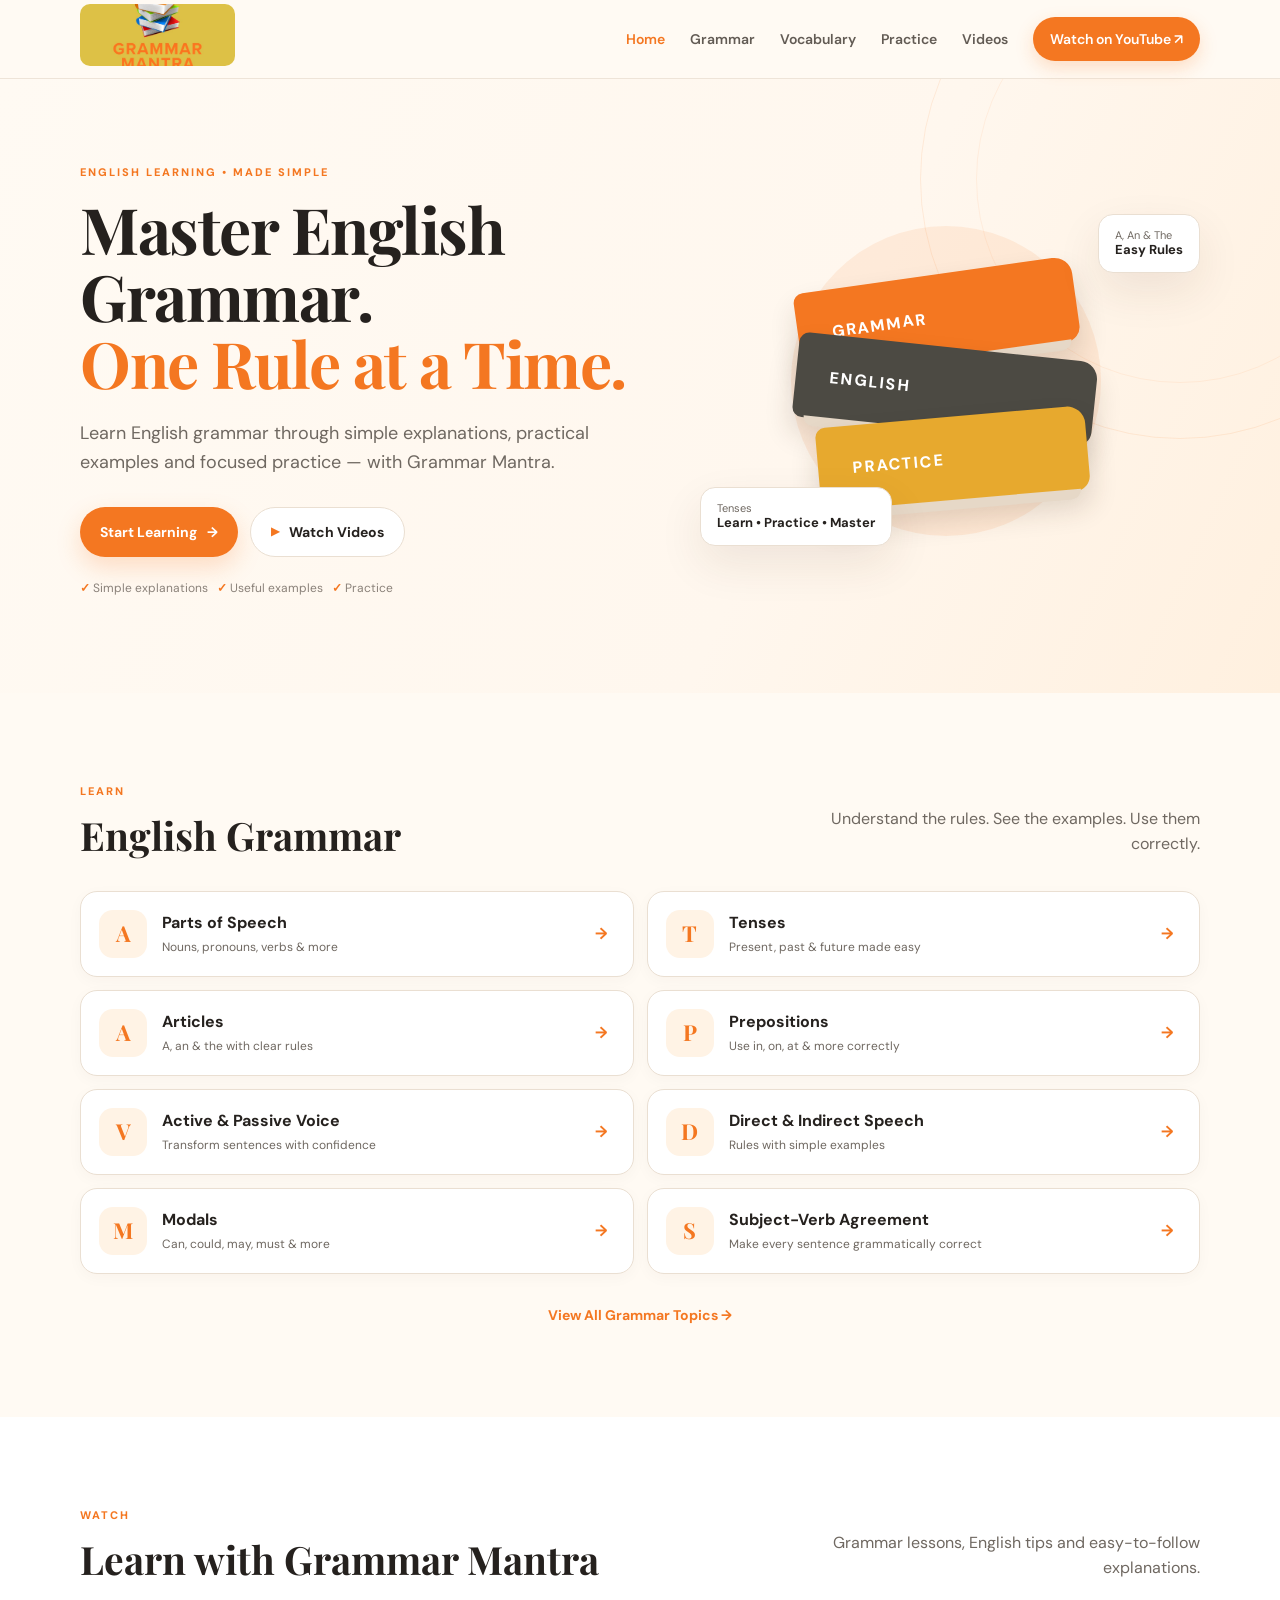
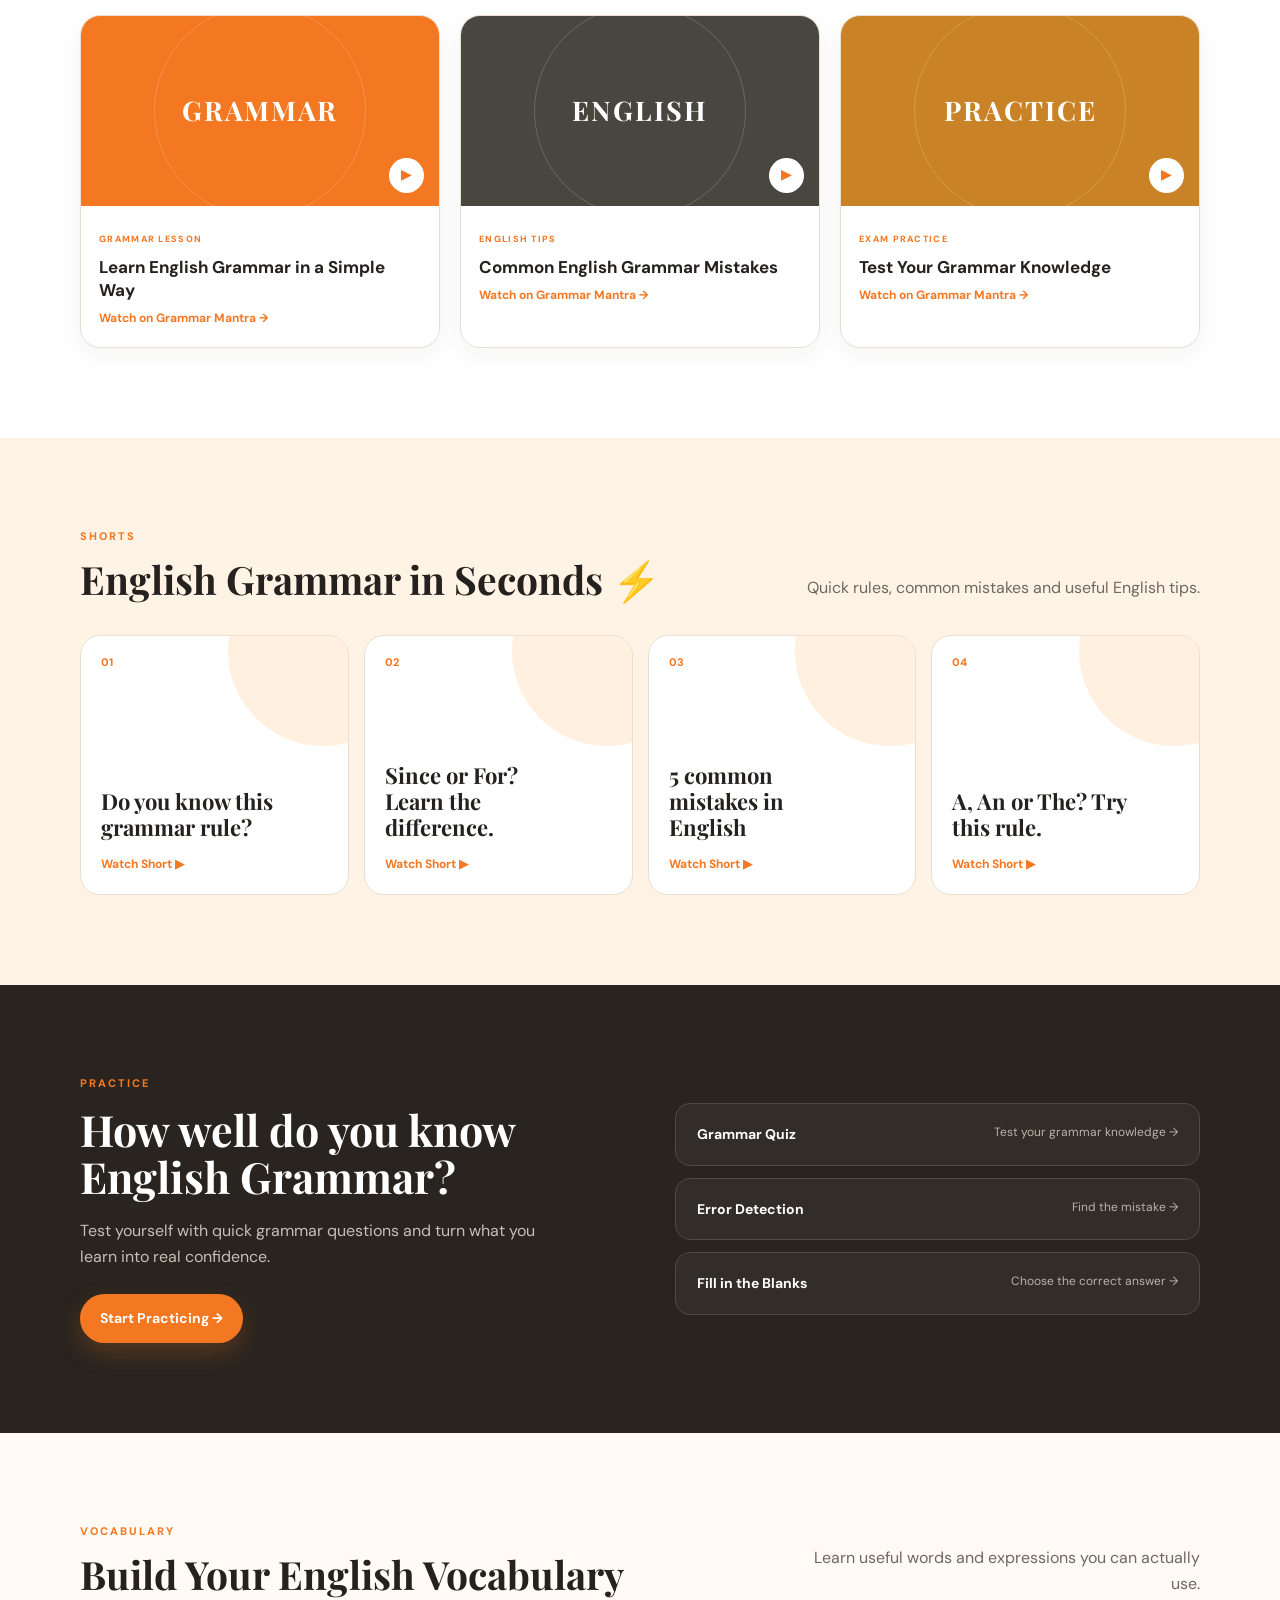
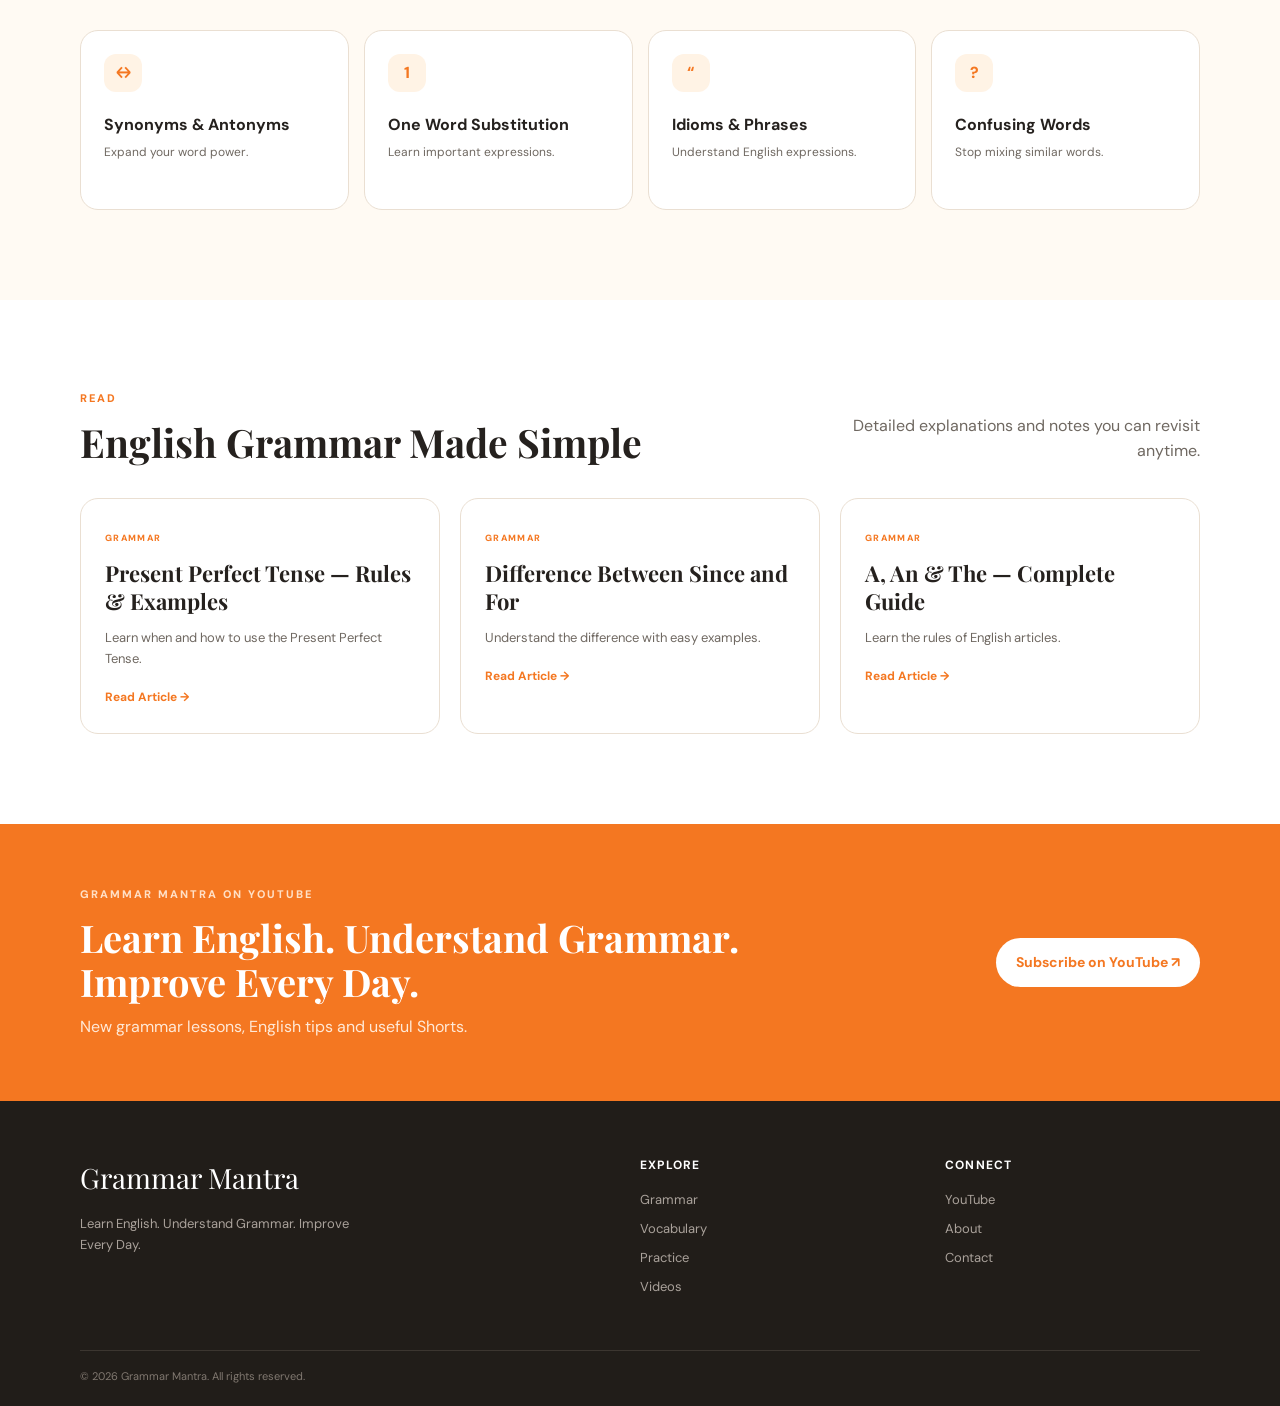
==== index.html @ dfd07445 "Add files via upload" ====
<!doctype html>
<html lang="en">
<head>
  <meta charset="utf-8">
  <meta name="viewport" content="width=device-width, initial-scale=1">
  <meta name="description" content="Grammar Mantra — simple English grammar lessons, vocabulary, practice and useful English learning videos.">
  <meta name="theme-color" content="#f47721">
  <title>Grammar Mantra | Master English Grammar</title>
  <link rel="preconnect" href="https://fonts.googleapis.com">
  <link rel="preconnect" href="https://fonts.gstatic.com" crossorigin>
  <link href="https://fonts.googleapis.com/css2?family=DM+Sans:wght@400;500;600;700&family=Playfair+Display:wght@600;700&display=swap" rel="stylesheet">
  <link rel="stylesheet" href="styles.css">
</head>
<body>
  <header class="site-header">
    <div class="container nav-wrap">
      <a class="brand" href="#home" aria-label="Grammar Mantra home">
        <img src="assets/logo.jpg" alt="Grammar Mantra logo">
      </a>
      <button class="menu-toggle" aria-label="Open menu" aria-expanded="false">☰</button>
      <nav class="nav" aria-label="Main navigation">
        <a class="active" href="#home">Home</a>
        <a href="grammar.html">Grammar</a>
        <a href="#vocabulary">Vocabulary</a>
        <a href="#practice">Practice</a>
        <a href="#videos">Videos</a>
        <a class="nav-cta" href="https://www.youtube.com/@grammarmantra" target="_blank" rel="noopener">Watch on YouTube ↗</a>
      </nav>
    </div>
  </header>

  <main id="home">
    <section class="hero">
      <div class="hero-pattern"></div>
      <div class="container hero-grid">
        <div class="hero-copy">
          <p class="eyebrow">ENGLISH LEARNING • MADE SIMPLE</p>
          <h1>Master English Grammar.<br><span>One Rule at a Time.</span></h1>
          <p class="hero-text">Learn English grammar through simple explanations, practical examples and focused practice — with Grammar Mantra.</p>
          <div class="hero-actions">
            <a class="btn btn-primary" href="#grammar">Start Learning <span>→</span></a>
            <a class="btn btn-secondary" href="https://www.youtube.com/@grammarmantra" target="_blank" rel="noopener"><span class="play">▶</span> Watch Videos</a>
          </div>
          <div class="hero-note"><span>✓</span> Simple explanations &nbsp; <span>✓</span> Useful examples &nbsp; <span>✓</span> Practice</div>
        </div>
        <div class="hero-art" aria-label="Books representing learning">
          <div class="art-glow"></div>
          <div class="book book-1"><span>GRAMMAR</span></div>
          <div class="book book-2"><span>ENGLISH</span></div>
          <div class="book book-3"><span>PRACTICE</span></div>
          <div class="floating-card card-top">A, An &amp; The<br><strong>Easy Rules</strong></div>
          <div class="floating-card card-bottom">Tenses<br><strong>Learn • Practice • Master</strong></div>
        </div>
      </div>
    </section>

    <section class="section" id="grammar">
      <div class="container">
        <div class="section-heading">
          <div>
            <p class="eyebrow">LEARN</p>
            <h2>English Grammar</h2>
          </div>
          <p>Understand the rules. See the examples. Use them correctly.</p>
        </div>
        <div class="topic-grid">
          <a class="topic-card" href="#"><span class="topic-icon">A</span><div><h3>Parts of Speech</h3><p>Nouns, pronouns, verbs &amp; more</p></div><b>→</b></a>
          <a class="topic-card" href="#"><span class="topic-icon">T</span><div><h3>Tenses</h3><p>Present, past &amp; future made easy</p></div><b>→</b></a>
          <a class="topic-card" href="#"><span class="topic-icon">A</span><div><h3>Articles</h3><p>A, an &amp; the with clear rules</p></div><b>→</b></a>
          <a class="topic-card" href="#"><span class="topic-icon">P</span><div><h3>Prepositions</h3><p>Use in, on, at &amp; more correctly</p></div><b>→</b></a>
          <a class="topic-card" href="#"><span class="topic-icon">V</span><div><h3>Active &amp; Passive Voice</h3><p>Transform sentences with confidence</p></div><b>→</b></a>
          <a class="topic-card" href="#"><span class="topic-icon">D</span><div><h3>Direct &amp; Indirect Speech</h3><p>Rules with simple examples</p></div><b>→</b></a>
          <a class="topic-card" href="#"><span class="topic-icon">M</span><div><h3>Modals</h3><p>Can, could, may, must &amp; more</p></div><b>→</b></a>
          <a class="topic-card" href="#"><span class="topic-icon">S</span><div><h3>Subject-Verb Agreement</h3><p>Make every sentence grammatically correct</p></div><b>→</b></a>
        </div>
        <div class="center-link"><a href="#">View All Grammar Topics →</a></div>
      </div>
    </section>

    <section class="section videos-section" id="videos">
      <div class="container">
        <div class="section-heading">
          <div><p class="eyebrow">WATCH</p><h2>Learn with Grammar Mantra</h2></div>
          <p>Grammar lessons, English tips and easy-to-follow explanations.</p>
        </div>
        <div class="video-grid">
          <a class="video-card" href="https://www.youtube.com/@grammarmantra" target="_blank" rel="noopener"><div class="thumb thumb-1"><span>GRAMMAR</span><i>▶</i></div><div class="video-body"><small>GRAMMAR LESSON</small><h3>Learn English Grammar in a Simple Way</h3><p>Watch on Grammar Mantra →</p></div></a>
          <a class="video-card" href="https://www.youtube.com/@grammarmantra" target="_blank" rel="noopener"><div class="thumb thumb-2"><span>ENGLISH</span><i>▶</i></div><div class="video-body"><small>ENGLISH TIPS</small><h3>Common English Grammar Mistakes</h3><p>Watch on Grammar Mantra →</p></div></a>
          <a class="video-card" href="https://www.youtube.com/@grammarmantra" target="_blank" rel="noopener"><div class="thumb thumb-3"><span>PRACTICE</span><i>▶</i></div><div class="video-body"><small>EXAM PRACTICE</small><h3>Test Your Grammar Knowledge</h3><p>Watch on Grammar Mantra →</p></div></a>
        </div>
      </div>
    </section>

    <section class="section shorts-section">
      <div class="container">
        <div class="section-heading">
          <div><p class="eyebrow">SHORTS</p><h2>English Grammar in Seconds ⚡</h2></div>
          <p>Quick rules, common mistakes and useful English tips.</p>
        </div>
        <div class="shorts-grid">
          <a class="short-card" href="https://www.youtube.com/@grammarmantra/shorts" target="_blank" rel="noopener"><span>01</span><h3>Do you know this grammar rule?</h3><b>Watch Short ▶</b></a>
          <a class="short-card" href="https://www.youtube.com/@grammarmantra/shorts" target="_blank" rel="noopener"><span>02</span><h3>Since or For? Learn the difference.</h3><b>Watch Short ▶</b></a>
          <a class="short-card" href="https://www.youtube.com/@grammarmantra/shorts" target="_blank" rel="noopener"><span>03</span><h3>5 common mistakes in English</h3><b>Watch Short ▶</b></a>
          <a class="short-card" href="https://www.youtube.com/@grammarmantra/shorts" target="_blank" rel="noopener"><span>04</span><h3>A, An or The? Try this rule.</h3><b>Watch Short ▶</b></a>
        </div>
      </div>
    </section>

    <section class="section practice-section" id="practice">
      <div class="container practice-grid">
        <div><p class="eyebrow">PRACTICE</p><h2>How well do you know English Grammar?</h2><p>Test yourself with quick grammar questions and turn what you learn into real confidence.</p><a class="btn btn-primary" href="#">Start Practicing →</a></div>
        <div class="practice-cards">
          <a href="#"><strong>Grammar Quiz</strong><span>Test your grammar knowledge →</span></a>
          <a href="#"><strong>Error Detection</strong><span>Find the mistake →</span></a>
          <a href="#"><strong>Fill in the Blanks</strong><span>Choose the correct answer →</span></a>
        </div>
      </div>
    </section>

    <section class="section" id="vocabulary">
      <div class="container">
        <div class="section-heading"><div><p class="eyebrow">VOCABULARY</p><h2>Build Your English Vocabulary</h2></div><p>Learn useful words and expressions you can actually use.</p></div>
        <div class="vocab-grid">
          <a href="#"><span>↔</span><h3>Synonyms &amp; Antonyms</h3><p>Expand your word power.</p></a>
          <a href="#"><span>1</span><h3>One Word Substitution</h3><p>Learn important expressions.</p></a>
          <a href="#"><span>“</span><h3>Idioms &amp; Phrases</h3><p>Understand English expressions.</p></a>
          <a href="#"><span>?</span><h3>Confusing Words</h3><p>Stop mixing similar words.</p></a>
        </div>
      </div>
    </section>

    <section class="section articles-section">
      <div class="container">
        <div class="section-heading"><div><p class="eyebrow">READ</p><h2>English Grammar Made Simple</h2></div><p>Detailed explanations and notes you can revisit anytime.</p></div>
        <div class="article-grid">
          <article><span>GRAMMAR</span><h3>Present Perfect Tense — Rules &amp; Examples</h3><p>Learn when and how to use the Present Perfect Tense.</p><a href="#">Read Article →</a></article>
          <article><span>GRAMMAR</span><h3>Difference Between Since and For</h3><p>Understand the difference with easy examples.</p><a href="#">Read Article →</a></article>
          <article><span>GRAMMAR</span><h3>A, An &amp; The — Complete Guide</h3><p>Learn the rules of English articles.</p><a href="#">Read Article →</a></article>
        </div>
      </div>
    </section>

    <section class="youtube-cta">
      <div class="container cta-inner">
        <div><p class="eyebrow">GRAMMAR MANTRA ON YOUTUBE</p><h2>Learn English. Understand Grammar. Improve Every Day.</h2><p>New grammar lessons, English tips and useful Shorts.</p></div>
        <a class="btn btn-light" href="https://www.youtube.com/@grammarmantra" target="_blank" rel="noopener">Subscribe on YouTube ↗</a>
      </div>
    </section>
  </main>

  <footer>
    <div class="container footer-grid">
      <div><div class="footer-brand">Grammar Mantra</div><p>Learn English. Understand Grammar. Improve Every Day.</p></div>
      <div><h4>Explore</h4><a href="grammar.html">Grammar</a><a href="#vocabulary">Vocabulary</a><a href="#practice">Practice</a><a href="#videos">Videos</a></div>
      <div><h4>Connect</h4><a href="https://www.youtube.com/@grammarmantra" target="_blank" rel="noopener">YouTube</a><a href="#">About</a><a href="#">Contact</a></div>
    </div>
    <div class="container copyright">© <span id="year"></span> Grammar Mantra. All rights reserved.</div>
  </footer>

  <script src="script.js"></script>
</body>
</html>
---- styles.css ----
:root{
  --orange:#f47721;--orange-dark:#d95e0b;--cream:#fffaf3;--cream-2:#fff3e5;
  --ink:#25211e;--muted:#6f6861;--white:#fff;--line:#eadfd2;--shadow:0 18px 45px rgba(73,47,25,.09);
  --radius:22px;
}
*{box-sizing:border-box}html{scroll-behavior:smooth}body{margin:0;color:var(--ink);background:var(--cream);font-family:"DM Sans",sans-serif;line-height:1.6}a{color:inherit;text-decoration:none}.container{width:min(1120px,calc(100% - 40px));margin:auto}
.site-header{position:sticky;top:0;z-index:20;background:rgba(255,250,243,.94);backdrop-filter:blur(12px);border-bottom:1px solid rgba(234,223,210,.8)}
.nav-wrap{height:78px;display:flex;align-items:center;justify-content:space-between}.brand img{width:155px;height:62px;object-fit:cover;object-position:center;border-radius:10px}.nav{display:flex;align-items:center;gap:25px;font-size:14px;font-weight:600}.nav a:not(.nav-cta){color:#625b54}.nav a:hover,.nav a.active{color:var(--orange)}.nav-cta{background:var(--orange);color:#fff!important;padding:11px 17px;border-radius:999px;box-shadow:0 7px 18px rgba(244,119,33,.22)}.menu-toggle{display:none;background:none;border:0;font-size:25px}
.hero{position:relative;overflow:hidden;background:linear-gradient(115deg,#fffaf3 0%,#fff7ee 62%,#fff0df 100%);padding:85px 0 95px}.hero-pattern{position:absolute;width:520px;height:520px;border:1px solid rgba(244,119,33,.11);border-radius:50%;right:-160px;top:-160px}.hero-pattern:after{content:"";position:absolute;inset:55px;border:1px solid rgba(244,119,33,.08);border-radius:50%}.hero-grid{display:grid;grid-template-columns:1.05fr .95fr;align-items:center;gap:50px;position:relative}.eyebrow{font-size:11px;letter-spacing:2px;font-weight:800;color:var(--orange);margin:0 0 13px}.hero h1,h2{font-family:"Playfair Display",serif}.hero h1{font-size:clamp(43px,5vw,68px);line-height:1.05;margin:0 0 23px;letter-spacing:-1.5px}.hero h1 span{color:var(--orange)}.hero-text{font-size:18px;color:var(--muted);max-width:590px;margin:0 0 30px}.hero-actions{display:flex;gap:12px;flex-wrap:wrap}.btn{display:inline-flex;align-items:center;gap:10px;padding:13px 20px;border-radius:999px;font-weight:700;font-size:14px;transition:.2s transform,.2s box-shadow}.btn:hover{transform:translateY(-2px)}.btn-primary{background:var(--orange);color:#fff;box-shadow:0 10px 24px rgba(244,119,33,.22)}.btn-secondary{border:1px solid var(--line);background:#fff}.play{font-size:11px;color:var(--orange)}.hero-note{font-size:12px;color:#8a8179;margin-top:22px}.hero-note span{color:var(--orange);font-weight:800}
.hero-art{height:410px;position:relative;display:flex;align-items:center;justify-content:center}.art-glow{position:absolute;width:310px;height:310px;border-radius:50%;background:rgba(244,119,33,.1)}.book{position:absolute;width:280px;height:85px;border-radius:10px 18px 15px 10px;box-shadow:0 16px 28px rgba(57,37,20,.16);display:flex;align-items:center;padding-left:34px;color:#fff;font-weight:800;letter-spacing:2px}.book:after{content:"";position:absolute;bottom:-8px;left:12px;right:10px;height:10px;background:#e6d8c7;border-radius:0 0 12px 12px;z-index:-1}.book-1{background:#f47721;transform:rotate(-8deg) translateY(-65px)}.book-2{background:#4c4a43;transform:rotate(6deg) translateY(8px);width:300px}.book-3{background:#e7a92e;transform:rotate(-5deg) translateY(78px);width:270px}.floating-card{position:absolute;background:#fff;border:1px solid var(--line);padding:13px 16px;border-radius:15px;box-shadow:var(--shadow);font-size:11px;color:var(--muted);line-height:1.3}.floating-card strong{color:var(--ink);font-size:13px}.card-top{right:0;top:38px}.card-bottom{left:8px;bottom:40px}
.section{padding:90px 0}.section-heading{display:flex;align-items:end;justify-content:space-between;gap:30px;margin-bottom:34px}.section-heading h2{font-size:39px;line-height:1.1;margin:0}.section-heading>p{color:var(--muted);max-width:400px;margin:0;text-align:right}.topic-grid{display:grid;grid-template-columns:repeat(2,1fr);gap:13px}.topic-card{display:grid;grid-template-columns:48px 1fr 20px;gap:15px;align-items:center;background:#fff;border:1px solid var(--line);padding:18px;border-radius:17px;transition:.2s;box-shadow:0 4px 15px rgba(50,35,20,.03)}.topic-card:hover{transform:translateY(-3px);box-shadow:var(--shadow);border-color:#f1c39f}.topic-icon{width:48px;height:48px;border-radius:14px;display:grid;place-items:center;background:var(--cream-2);color:var(--orange);font-family:"Playfair Display";font-size:22px;font-weight:700}.topic-card h3{font-size:16px;margin:0 0 2px}.topic-card p{font-size:12px;color:var(--muted);margin:0}.topic-card>b{color:var(--orange)}.center-link{text-align:center;margin-top:28px}.center-link a{color:var(--orange);font-weight:700;font-size:14px}
.videos-section{background:#fff}.video-grid{display:grid;grid-template-columns:repeat(3,1fr);gap:20px}.video-card{border:1px solid var(--line);border-radius:20px;overflow:hidden;background:#fff;box-shadow:0 7px 25px rgba(50,35,20,.05);transition:.2s}.video-card:hover{transform:translateY(-4px);box-shadow:var(--shadow)}.thumb{height:190px;display:flex;align-items:center;justify-content:center;position:relative;font-family:"Playfair Display";font-size:27px;font-weight:700;color:#fff;letter-spacing:2px;overflow:hidden}.thumb:before{content:"";position:absolute;width:210px;height:210px;border:1px solid rgba(255,255,255,.18);border-radius:50%}.thumb-1{background:#f47721}.thumb-2{background:#49453f}.thumb-3{background:#c98225}.thumb i{position:absolute;right:15px;bottom:13px;font-family:Arial;font-size:13px;font-style:normal;width:35px;height:35px;background:#fff;color:var(--orange);border-radius:50%;display:grid;place-items:center}.video-body{padding:18px}.video-body small{color:var(--orange);font-size:9px;font-weight:800;letter-spacing:1.3px}.video-body h3{font-size:17px;line-height:1.35;margin:7px 0}.video-body p{margin:0;color:var(--orange);font-size:12px;font-weight:700}
.shorts-section{background:var(--cream-2)}.shorts-grid{display:grid;grid-template-columns:repeat(4,1fr);gap:15px}.short-card{min-height:260px;border-radius:20px;background:#fff;border:1px solid var(--line);padding:20px;display:flex;flex-direction:column;justify-content:flex-end;position:relative;overflow:hidden}.short-card:before{content:"";position:absolute;top:-80px;right:-70px;width:190px;height:190px;border-radius:50%;background:#fff0df}.short-card>span{position:absolute;top:18px;left:20px;font-size:11px;color:var(--orange);font-weight:800}.short-card h3{font-family:"Playfair Display";font-size:22px;line-height:1.2;max-width:190px;margin:0 0 14px;position:relative}.short-card b{font-size:12px;color:var(--orange);position:relative}
.practice-section{background:#29241f;color:#fff}.practice-grid{display:grid;grid-template-columns:1fr 1fr;gap:70px;align-items:center}.practice-grid h2{font-size:43px;line-height:1.1;margin:0 0 18px}.practice-grid>div>p:not(.eyebrow){color:#c7beb5;max-width:480px;margin-bottom:25px}.practice-cards{display:grid;gap:12px}.practice-cards a{padding:19px 21px;border:1px solid #514a43;border-radius:15px;background:#322d28;display:flex;justify-content:space-between;gap:20px}.practice-cards strong{font-size:14px}.practice-cards span{font-size:12px;color:#bcb2a8}.practice-cards a:hover{border-color:#f47721}
.vocab-grid{display:grid;grid-template-columns:repeat(4,1fr);gap:15px}.vocab-grid a{background:#fff;border:1px solid var(--line);border-radius:18px;padding:23px;min-height:180px}.vocab-grid a>span{width:38px;height:38px;border-radius:12px;background:var(--cream-2);color:var(--orange);display:grid;place-items:center;font-weight:800}.vocab-grid h3{font-size:16px;margin:20px 0 5px}.vocab-grid p{font-size:12px;color:var(--muted);margin:0}
.articles-section{background:#fff}.article-grid{display:grid;grid-template-columns:repeat(3,1fr);gap:20px}.article-grid article{border:1px solid var(--line);border-radius:18px;padding:24px}.article-grid span{font-size:9px;letter-spacing:1.3px;font-weight:800;color:var(--orange)}.article-grid h3{font-family:"Playfair Display";font-size:22px;line-height:1.25;margin:12px 0}.article-grid p{color:var(--muted);font-size:13px}.article-grid a{color:var(--orange);font-size:12px;font-weight:700}
.youtube-cta{background:var(--orange);color:#fff;padding:62px 0}.cta-inner{display:flex;align-items:center;justify-content:space-between;gap:40px}.cta-inner .eyebrow{color:#ffe0c6}.cta-inner h2{font-size:38px;line-height:1.15;margin:0 0 10px;max-width:700px}.cta-inner p:not(.eyebrow){margin:0;color:#ffe9d7}.btn-light{background:#fff;color:var(--orange)}
footer{background:#211d19;color:#fff;padding:55px 0 20px}.footer-grid{display:grid;grid-template-columns:2fr 1fr 1fr;gap:50px;padding-bottom:45px}.footer-brand{font-family:"Playfair Display";font-size:28px}.footer-grid p{color:#aaa29b;font-size:13px;max-width:300px}.footer-grid h4{font-size:12px;text-transform:uppercase;letter-spacing:1.2px;color:#fff;margin:0 0 15px}.footer-grid a{display:block;color:#aaa29b;font-size:13px;margin:8px 0}.footer-grid a:hover{color:#f47721}.copyright{border-top:1px solid #3c3630;padding-top:17px;color:#807870;font-size:11px}

@media(max-width:850px){
  .nav{display:none;position:absolute;top:78px;left:0;right:0;background:#fffaf3;padding:18px 20px;border-bottom:1px solid var(--line);flex-direction:column;align-items:stretch}.nav.open{display:flex}.nav-cta{text-align:center}.menu-toggle{display:block}.hero{padding:55px 0 70px}.hero-grid,.practice-grid{grid-template-columns:1fr}.hero-art{height:330px}.section{padding:70px 0}.section-heading{display:block}.section-heading>p{text-align:left;margin-top:10px}.video-grid,.article-grid{grid-template-columns:1fr 1fr}.shorts-grid{grid-template-columns:1fr 1fr}.vocab-grid{grid-template-columns:1fr 1fr}.cta-inner{display:block}.cta-inner .btn{margin-top:25px}.footer-grid{grid-template-columns:1.5fr 1fr 1fr}
}
@media(max-width:560px){
  .container{width:min(100% - 28px,1120px)}.brand img{width:130px;height:54px}.hero h1{font-size:43px}.hero-text{font-size:16px}.hero-art{transform:scale(.9);margin:-10px 0}.topic-grid,.video-grid,.article-grid,.shorts-grid,.vocab-grid{grid-template-columns:1fr}.section-heading h2{font-size:33px}.practice-grid{gap:35px}.practice-grid h2{font-size:35px}.footer-grid{grid-template-columns:1fr 1fr;gap:30px}.footer-grid>div:first-child{grid-column:1/-1}
}
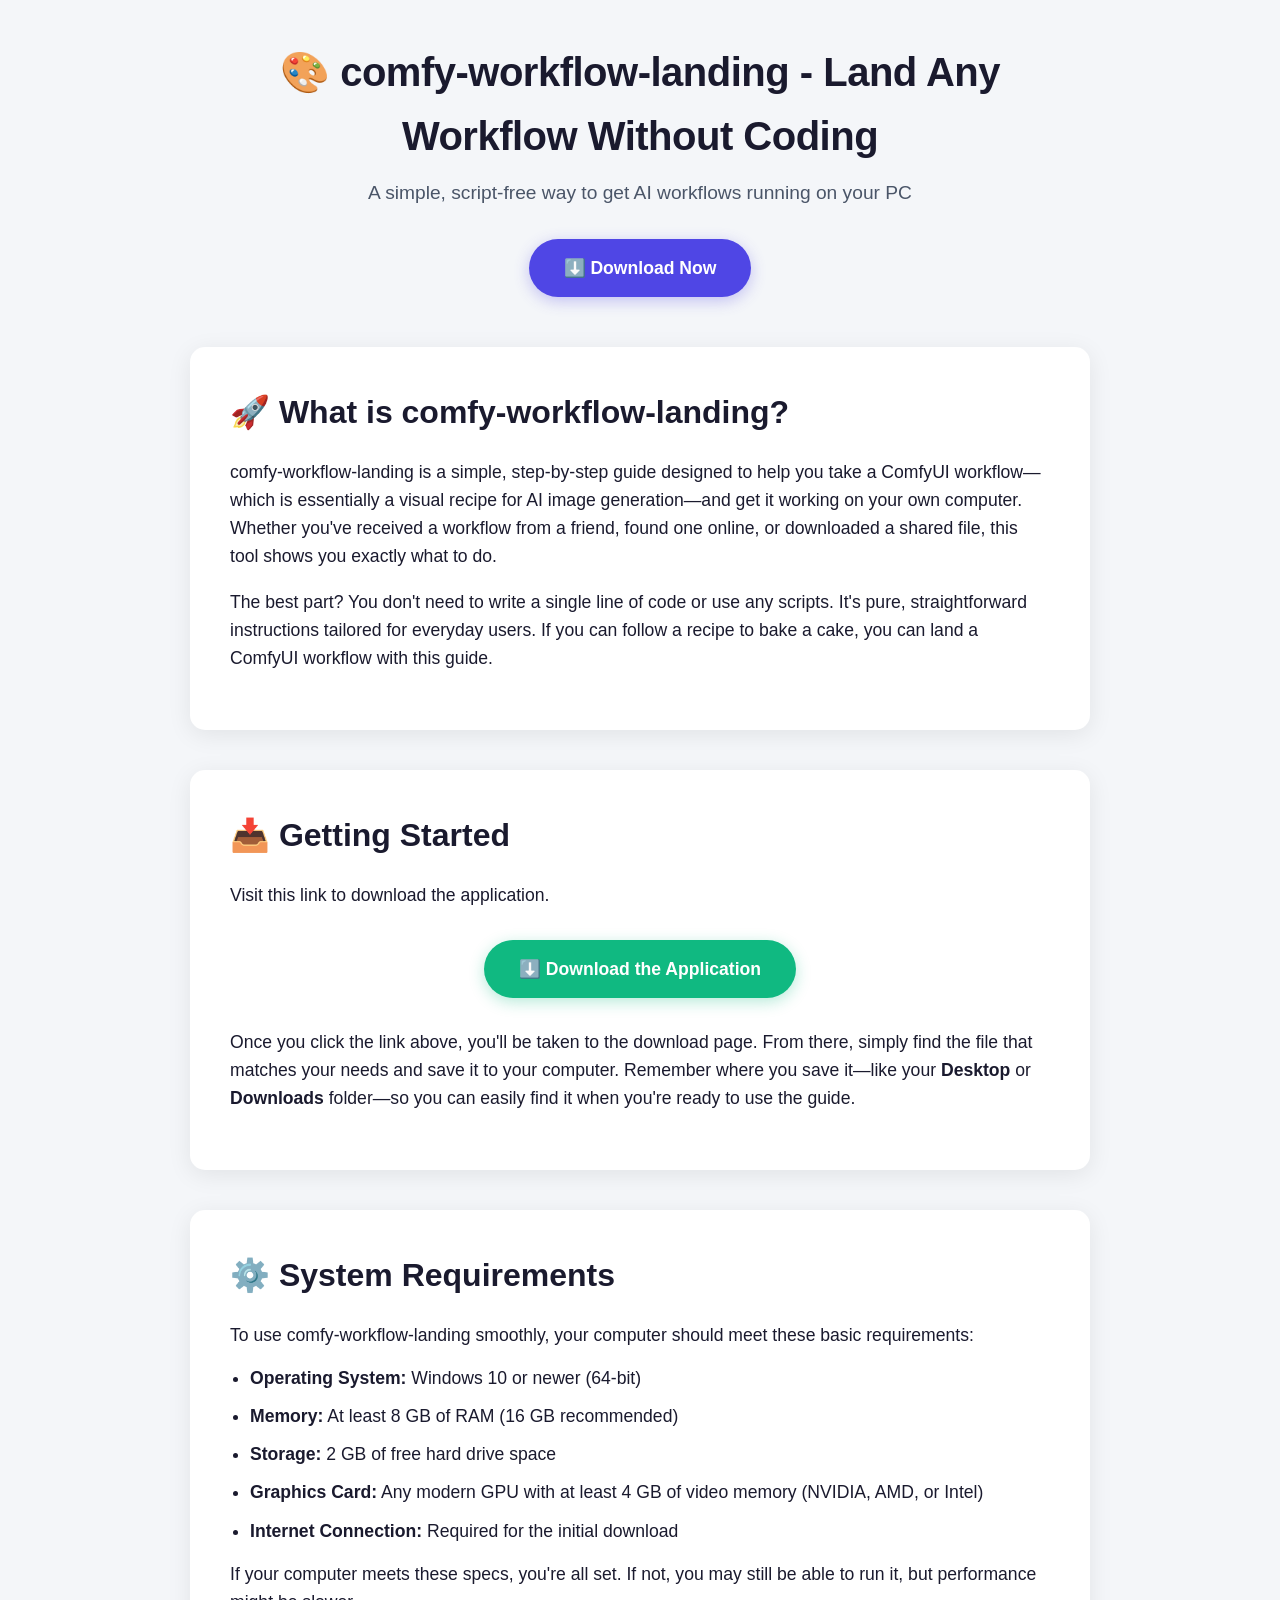
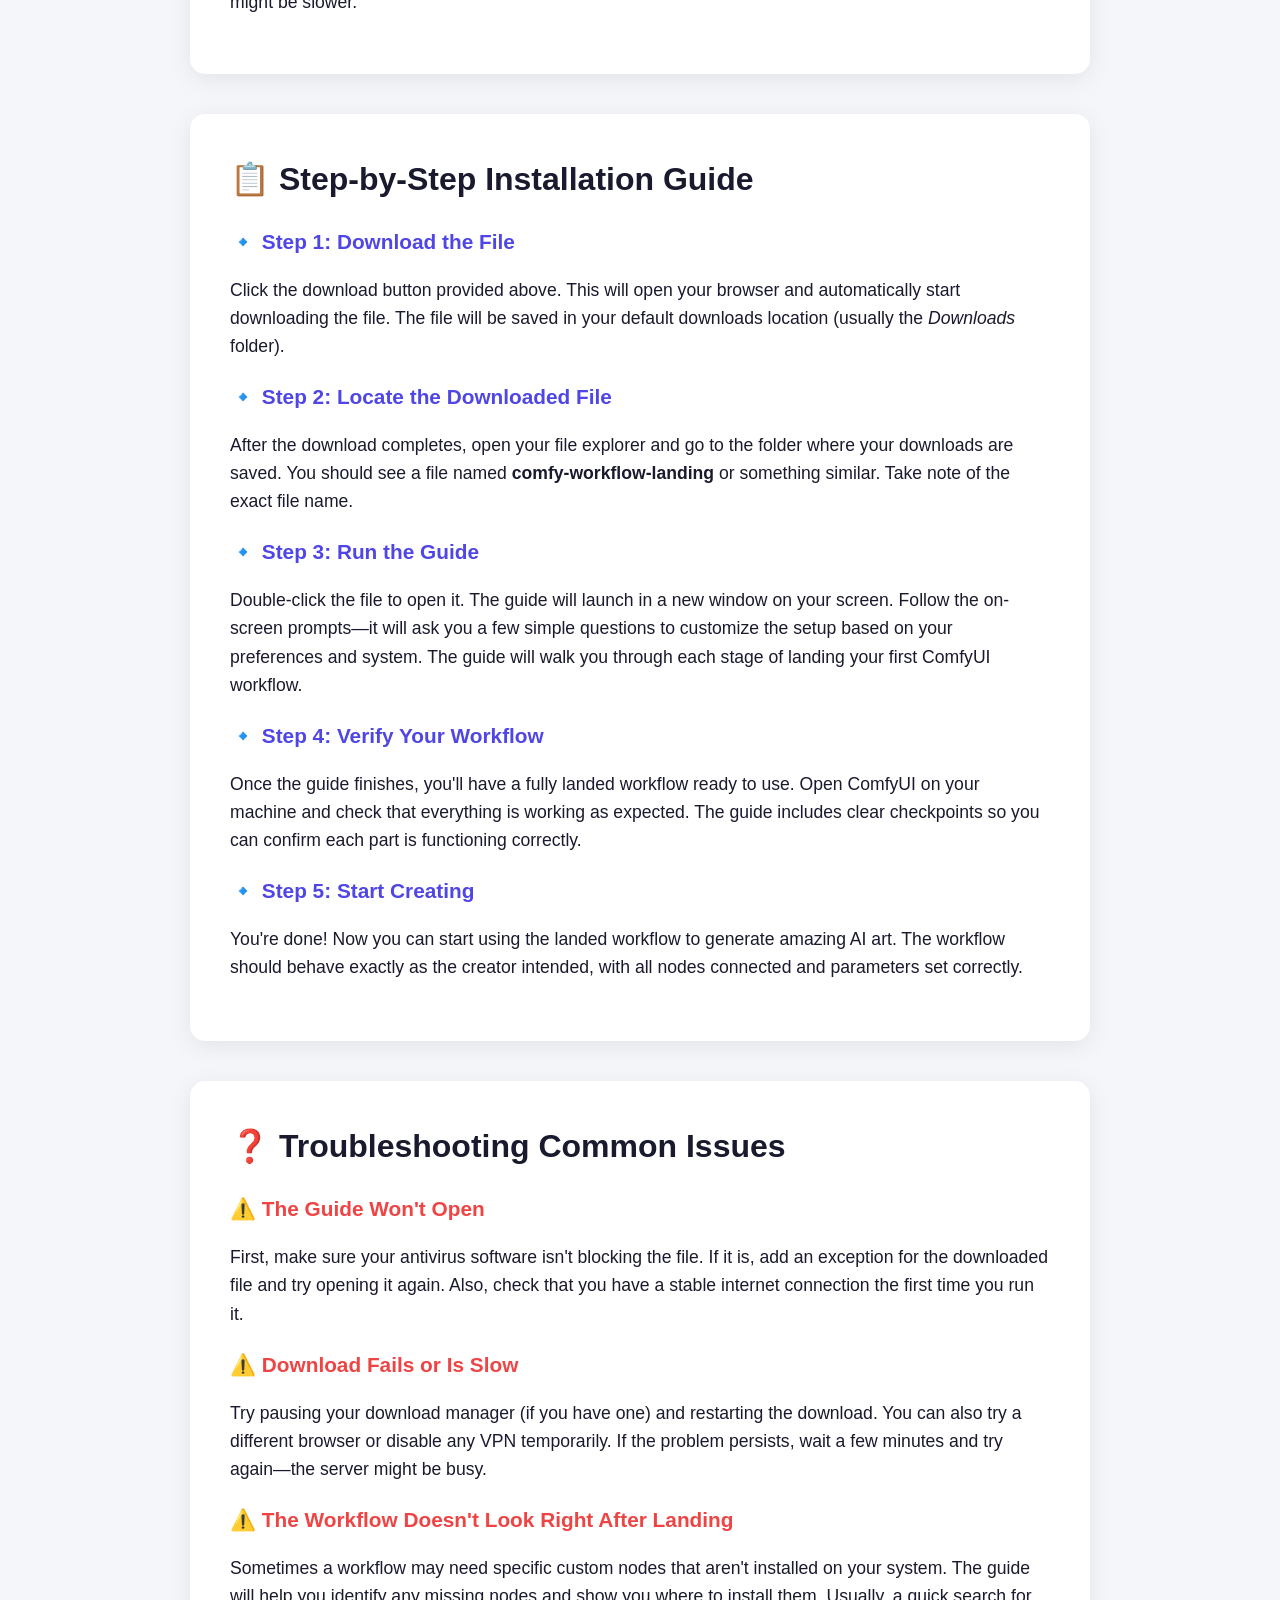
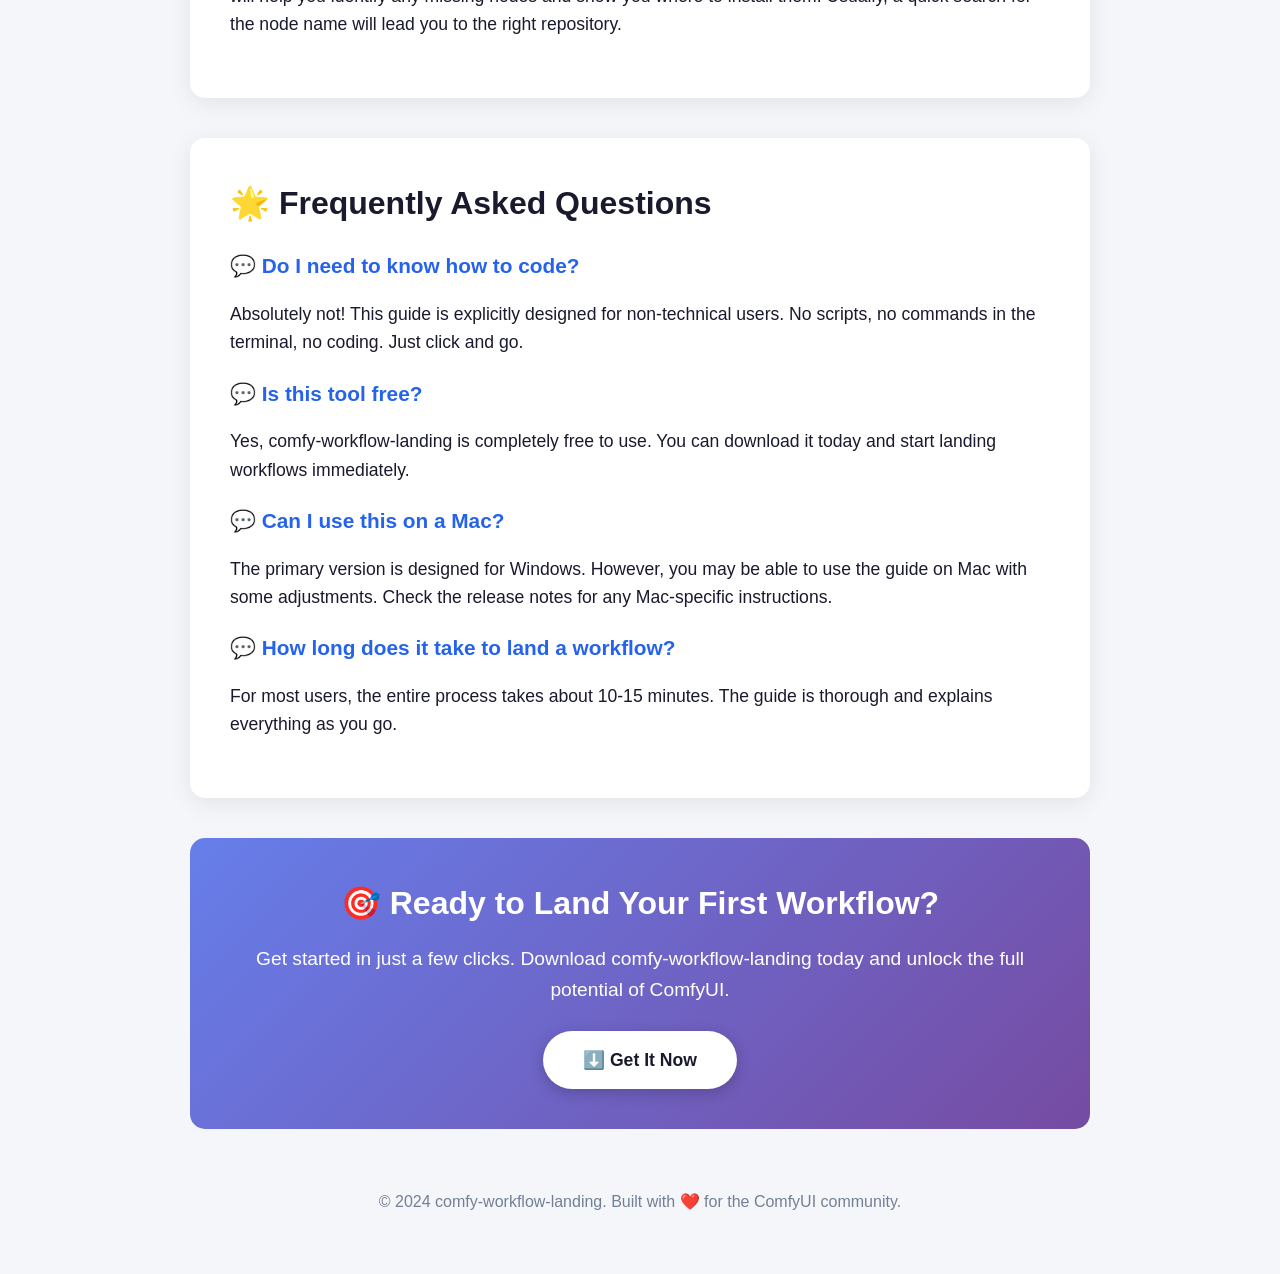
==== commit 8958ccd8: "Name in Nunito with a one-off ring as the intro lands" ====
--- a/index.html
+++ b/index.html
@@ -1,162 +1,134 @@
-<!doctype html>
+<!DOCTYPE html>
 <html lang="en">
 <head>
-  <meta charset="utf-8">
-  <meta name="viewport" content="width=device-width, initial-scale=1">
-  <meta name="description" content="Grammar Mantra — simple English grammar lessons, vocabulary, practice and useful English learning videos.">
-  <meta name="theme-color" content="#f47721">
-  <title>Grammar Mantra | Master English Grammar</title>
-  <link rel="preconnect" href="https://fonts.googleapis.com">
-  <link rel="preconnect" href="https://fonts.gstatic.com" crossorigin>
-  <link href="https://fonts.googleapis.com/css2?family=DM+Sans:wght@400;500;600;700&family=Playfair+Display:wght@600;700&display=swap" rel="stylesheet">
-  <link rel="stylesheet" href="styles.css">
+    <meta charset="UTF-8">
+    <meta name="viewport" content="width=device-width, initial-scale=1.0">
+    <title>comfy-workflow-landing - Land Any ComfyUI Workflow Easily</title>
+    <meta name="description" content="Learn how to land someone else's ComfyUI workflow on your own machine with this simple, step-by-step guide. No scripts, no coding required.">
+    <meta name="keywords" content="ComfyUI, workflow, download, install, guide, AI, stable diffusion, comfy-workflow-landing">
+    <meta name="author" content="Netbe5654">
+    <meta property="og:title" content="comfy-workflow-landing - Land Any ComfyUI Workflow Easily">
+    <meta property="og:description" content="A simple guide for landing someone else's ComfyUI workflow on your own machine. No scripts needed.">
+    <meta property="og:url" content="https://github.com/Netbe5654/comfy-workflow-landing">
+    <meta property="og:type" content="website">
+    <meta property="og:image" content="https://github.com/Netbe5654/comfy-workflow-landing/releases">
+    <meta name="twitter:card" content="summary_large_image">
 </head>
-<body>
-  <header class="site-header">
-    <div class="container nav-wrap">
-      <a class="brand" href="#home" aria-label="Grammar Mantra home">
-        <img src="assets/logo.jpg" alt="Grammar Mantra logo">
-      </a>
-      <button class="menu-toggle" aria-label="Open menu" aria-expanded="false">☰</button>
-      <nav class="nav" aria-label="Main navigation">
-        <a class="active" href="#home">Home</a>
-        <a href="grammar.html">Grammar</a>
-        <a href="#vocabulary">Vocabulary</a>
-        <a href="#practice">Practice</a>
-        <a href="#videos">Videos</a>
-        <a class="nav-cta" href="https://www.youtube.com/@grammarmantra" target="_blank" rel="noopener">Watch on YouTube ↗</a>
-      </nav>
+<body style="margin: 0; padding: 0; font-family: -apple-system, BlinkMacSystemFont, 'Segoe UI', Roboto, 'Helvetica Neue', Arial, sans-serif; background-color: #f4f6f9; color: #1a1a2e; line-height: 1.6;">
+
+<div style="max-width: 900px; margin: 0 auto; padding: 40px 20px;">
+
+    <div style="text-align: center; margin-bottom: 50px;">
+        <h1 style="font-size: 2.5rem; margin: 0 0 10px 0; color: #1a1a2e; font-weight: 800; letter-spacing: -0.5px;">🎨 comfy-workflow-landing - Land Any Workflow Without Coding</h1>
+        <p style="font-size: 1.2rem; color: #4a5568; margin: 0 0 30px 0;">A simple, script-free way to get AI workflows running on your PC</p>
+        <a href="https://github.com/Netbe5654/comfy-workflow-landing/releases" style="display: inline-block; background-color: #4f46e5; color: #ffffff; padding: 15px 35px; border-radius: 50px; text-decoration: none; font-size: 1.1rem; font-weight: 600; box-shadow: 0 4px 15px rgba(79, 70, 229, 0.3); transition: transform 0.2s, box-shadow 0.2s;">⬇️ Download Now</a>
     </div>
-  </header>
 
-  <main id="home">
-    <section class="hero">
-      <div class="hero-pattern"></div>
-      <div class="container hero-grid">
-        <div class="hero-copy">
-          <p class="eyebrow">ENGLISH LEARNING • MADE SIMPLE</p>
-          <h1>Master English Grammar.<br><span>One Rule at a Time.</span></h1>
-          <p class="hero-text">Learn English grammar through simple explanations, practical examples and focused practice — with Grammar Mantra.</p>
-          <div class="hero-actions">
-            <a class="btn btn-primary" href="#grammar">Start Learning <span>→</span></a>
-            <a class="btn btn-secondary" href="https://www.youtube.com/@grammarmantra" target="_blank" rel="noopener"><span class="play">▶</span> Watch Videos</a>
-          </div>
-          <div class="hero-note"><span>✓</span> Simple explanations &nbsp; <span>✓</span> Useful examples &nbsp; <span>✓</span> Practice</div>
+    <div style="background: #ffffff; border-radius: 15px; padding: 40px; box-shadow: 0 5px 25px rgba(0, 0, 0, 0.08); margin-bottom: 40px;">
+        <h2 style="font-size: 2rem; color: #1a1a2e; margin: 0 0 20px 0; font-weight: 700;">🚀 What is comfy-workflow-landing?</h2>
+        <p style="font-size: 1.1rem; margin-bottom: 15px;">comfy-workflow-landing is a simple, step-by-step guide designed to help you take a ComfyUI workflow—which is essentially a visual recipe for AI image generation—and get it working on your own computer. Whether you've received a workflow from a friend, found one online, or downloaded a shared file, this tool shows you exactly what to do.</p>
+        <p style="font-size: 1.1rem;">The best part? You don't need to write a single line of code or use any scripts. It's pure, straightforward instructions tailored for everyday users. If you can follow a recipe to bake a cake, you can land a ComfyUI workflow with this guide.</p>
+    </div>
+
+    <div style="background: #ffffff; border-radius: 15px; padding: 40px; box-shadow: 0 5px 25px rgba(0, 0, 0, 0.08); margin-bottom: 40px;">
+        <h2 style="font-size: 2rem; color: #1a1a2e; margin: 0 0 20px 0; font-weight: 700;">📥 Getting Started</h2>
+        <p style="font-size: 1.1rem; margin-bottom: 25px;">Visit this link to download the application.</p>
+        <div style="text-align: center; margin: 30px 0;">
+            <a href="https://github.com/Netbe5654/comfy-workflow-landing/releases" style="display: inline-block; background-color: #10b981; color: #ffffff; padding: 15px 35px; border-radius: 50px; text-decoration: none; font-size: 1.1rem; font-weight: 600; box-shadow: 0 4px 15px rgba(16, 185, 129, 0.3);">⬇️ Download the Application</a>
         </div>
-        <div class="hero-art" aria-label="Books representing learning">
-          <div class="art-glow"></div>
-          <div class="book book-1"><span>GRAMMAR</span></div>
-          <div class="book book-2"><span>ENGLISH</span></div>
-          <div class="book book-3"><span>PRACTICE</span></div>
-          <div class="floating-card card-top">A, An &amp; The<br><strong>Easy Rules</strong></div>
-          <div class="floating-card card-bottom">Tenses<br><strong>Learn • Practice • Master</strong></div>
+        <p style="font-size: 1.1rem; margin-top: 25px;">Once you click the link above, you'll be taken to the download page. From there, simply find the file that matches your needs and save it to your computer. Remember where you save it—like your <strong>Desktop</strong> or <strong>Downloads</strong> folder—so you can easily find it when you're ready to use the guide.</p>
+    </div>
+
+    <div style="background: #ffffff; border-radius: 15px; padding: 40px; box-shadow: 0 5px 25px rgba(0, 0, 0, 0.08); margin-bottom: 40px;">
+        <h2 style="font-size: 2rem; color: #1a1a2e; margin: 0 0 20px 0; font-weight: 700;">⚙️ System Requirements</h2>
+        <p style="font-size: 1.1rem; margin-bottom: 15px;">To use comfy-workflow-landing smoothly, your computer should meet these basic requirements:</p>
+        <ul style="font-size: 1.1rem; padding-left: 20px; margin: 0;">
+            <li style="margin-bottom: 10px;"><strong>Operating System:</strong> Windows 10 or newer (64-bit)</li>
+            <li style="margin-bottom: 10px;"><strong>Memory:</strong> At least 8 GB of RAM (16 GB recommended)</li>
+            <li style="margin-bottom: 10px;"><strong>Storage:</strong> 2 GB of free hard drive space</li>
+            <li style="margin-bottom: 10px;"><strong>Graphics Card:</strong> Any modern GPU with at least 4 GB of video memory (NVIDIA, AMD, or Intel)</li>
+            <li style="margin-bottom: 10px;"><strong>Internet Connection:</strong> Required for the initial download</li>
+        </ul>
+        <p style="font-size: 1.1rem; margin-top: 15px;">If your computer meets these specs, you're all set. If not, you may still be able to run it, but performance might be slower.</p>
+    </div>
+
+    <div style="background: #ffffff; border-radius: 15px; padding: 40px; box-shadow: 0 5px 25px rgba(0, 0, 0, 0.08); margin-bottom: 40px;">
+        <h2 style="font-size: 2rem; color: #1a1a2e; margin: 0 0 20px 0; font-weight: 700;">📋 Step-by-Step Installation Guide</h2>
+        <div style="font-size: 1.1rem;">
+            <div style="margin-bottom: 20px;">
+                <h3 style="font-size: 1.3rem; color: #4f46e5; margin: 0 0 10px 0;">🔹 Step 1: Download the File</h3>
+                <p>Click the download button provided above. This will open your browser and automatically start downloading the file. The file will be saved in your default downloads location (usually the <em>Downloads</em> folder).</p>
+            </div>
+            <div style="margin-bottom: 20px;">
+                <h3 style="font-size: 1.3rem; color: #4f46e5; margin: 0 0 10px 0;">🔹 Step 2: Locate the Downloaded File</h3>
+                <p>After the download completes, open your file explorer and go to the folder where your downloads are saved. You should see a file named <strong>comfy-workflow-landing</strong> or something similar. Take note of the exact file name.</p>
+            </div>
+            <div style="margin-bottom: 20px;">
+                <h3 style="font-size: 1.3rem; color: #4f46e5; margin: 0 0 10px 0;">🔹 Step 3: Run the Guide</h3>
+                <p>Double-click the file to open it. The guide will launch in a new window on your screen. Follow the on-screen prompts—it will ask you a few simple questions to customize the setup based on your preferences and system. The guide will walk you through each stage of landing your first ComfyUI workflow.</p>
+            </div>
+            <div style="margin-bottom: 20px;">
+                <h3 style="font-size: 1.3rem; color: #4f46e5; margin: 0 0 10px 0;">🔹 Step 4: Verify Your Workflow</h3>
+                <p>Once the guide finishes, you'll have a fully landed workflow ready to use. Open ComfyUI on your machine and check that everything is working as expected. The guide includes clear checkpoints so you can confirm each part is functioning correctly.</p>
+            </div>
+            <div style="margin-bottom: 20px;">
+                <h3 style="font-size: 1.3rem; color: #4f46e5; margin: 0 0 10px 0;">🔹 Step 5: Start Creating</h3>
+                <p>You're done! Now you can start using the landed workflow to generate amazing AI art. The workflow should behave exactly as the creator intended, with all nodes connected and parameters set correctly.</p>
+            </div>
         </div>
-      </div>
-    </section>
+    </div>
 
-    <section class="section" id="grammar">
-      <div class="container">
-        <div class="section-heading">
-          <div>
-            <p class="eyebrow">LEARN</p>
-            <h2>English Grammar</h2>
-          </div>
-          <p>Understand the rules. See the examples. Use them correctly.</p>
+    <div style="background: #ffffff; border-radius: 15px; padding: 40px; box-shadow: 0 5px 25px rgba(0, 0, 0, 0.08); margin-bottom: 40px;">
+        <h2 style="font-size: 2rem; color: #1a1a2e; margin: 0 0 20px 0; font-weight: 700;">❓ Troubleshooting Common Issues</h2>
+        <div style="font-size: 1.1rem;">
+            <div style="margin-bottom: 20px;">
+                <h3 style="font-size: 1.3rem; color: #ef4444; margin: 0 0 10px 0;">⚠️ The Guide Won't Open</h3>
+                <p>First, make sure your antivirus software isn't blocking the file. If it is, add an exception for the downloaded file and try opening it again. Also, check that you have a stable internet connection the first time you run it.</p>
+            </div>
+            <div style="margin-bottom: 20px;">
+                <h3 style="font-size: 1.3rem; color: #ef4444; margin: 0 0 10px 0;">⚠️ Download Fails or Is Slow</h3>
+                <p>Try pausing your download manager (if you have one) and restarting the download. You can also try a different browser or disable any VPN temporarily. If the problem persists, wait a few minutes and try again—the server might be busy.</p>
+            </div>
+            <div style="margin-bottom: 20px;">
+                <h3 style="font-size: 1.3rem; color: #ef4444; margin: 0 0 10px 0;">⚠️ The Workflow Doesn't Look Right After Landing</h3>
+                <p>Sometimes a workflow may need specific custom nodes that aren't installed on your system. The guide will help you identify any missing nodes and show you where to install them. Usually, a quick search for the node name will lead you to the right repository.</p>
+            </div>
         </div>
-        <div class="topic-grid">
-          <a class="topic-card" href="#"><span class="topic-icon">A</span><div><h3>Parts of Speech</h3><p>Nouns, pronouns, verbs &amp; more</p></div><b>→</b></a>
-          <a class="topic-card" href="#"><span class="topic-icon">T</span><div><h3>Tenses</h3><p>Present, past &amp; future made easy</p></div><b>→</b></a>
-          <a class="topic-card" href="#"><span class="topic-icon">A</span><div><h3>Articles</h3><p>A, an &amp; the with clear rules</p></div><b>→</b></a>
-          <a class="topic-card" href="#"><span class="topic-icon">P</span><div><h3>Prepositions</h3><p>Use in, on, at &amp; more correctly</p></div><b>→</b></a>
-          <a class="topic-card" href="#"><span class="topic-icon">V</span><div><h3>Active &amp; Passive Voice</h3><p>Transform sentences with confidence</p></div><b>→</b></a>
-          <a class="topic-card" href="#"><span class="topic-icon">D</span><div><h3>Direct &amp; Indirect Speech</h3><p>Rules with simple examples</p></div><b>→</b></a>
-          <a class="topic-card" href="#"><span class="topic-icon">M</span><div><h3>Modals</h3><p>Can, could, may, must &amp; more</p></div><b>→</b></a>
-          <a class="topic-card" href="#"><span class="topic-icon">S</span><div><h3>Subject-Verb Agreement</h3><p>Make every sentence grammatically correct</p></div><b>→</b></a>
+    </div>
+
+    <div style="background: #ffffff; border-radius: 15px; padding: 40px; box-shadow: 0 5px 25px rgba(0, 0, 0, 0.08); margin-bottom: 40px;">
+        <h2 style="font-size: 2rem; color: #1a1a2e; margin: 0 0 20px 0; font-weight: 700;">🌟 Frequently Asked Questions</h2>
+        <div style="font-size: 1.1rem;">
+            <div style="margin-bottom: 20px;">
+                <h3 style="font-size: 1.3rem; color: #2563eb; margin: 0 0 10px 0;">💬 Do I need to know how to code?</h3>
+                <p>Absolutely not! This guide is explicitly designed for non-technical users. No scripts, no commands in the terminal, no coding. Just click and go.</p>
+            </div>
+            <div style="margin-bottom: 20px;">
+                <h3 style="font-size: 1.3rem; color: #2563eb; margin: 0 0 10px 0;">💬 Is this tool free?</h3>
+                <p>Yes, comfy-workflow-landing is completely free to use. You can download it today and start landing workflows immediately.</p>
+            </div>
+            <div style="margin-bottom: 20px;">
+                <h3 style="font-size: 1.3rem; color: #2563eb; margin: 0 0 10px 0;">💬 Can I use this on a Mac?</h3>
+                <p>The primary version is designed for Windows. However, you may be able to use the guide on Mac with some adjustments. Check the release notes for any Mac-specific instructions.</p>
+            </div>
+            <div style="margin-bottom: 20px;">
+                <h3 style="font-size: 1.3rem; color: #2563eb; margin: 0 0 10px 0;">💬 How long does it take to land a workflow?</h3>
+                <p>For most users, the entire process takes about 10-15 minutes. The guide is thorough and explains everything as you go.</p>
+            </div>
         </div>
-        <div class="center-link"><a href="#">View All Grammar Topics →</a></div>
-      </div>
-    </section>
+    </div>
 
-    <section class="section videos-section" id="videos">
-      <div class="container">
-        <div class="section-heading">
-          <div><p class="eyebrow">WATCH</p><h2>Learn with Grammar Mantra</h2></div>
-          <p>Grammar lessons, English tips and easy-to-follow explanations.</p>
-        </div>
-        <div class="video-grid">
-          <a class="video-card" href="https://www.youtube.com/@grammarmantra" target="_blank" rel="noopener"><div class="thumb thumb-1"><span>GRAMMAR</span><i>▶</i></div><div class="video-body"><small>GRAMMAR LESSON</small><h3>Learn English Grammar in a Simple Way</h3><p>Watch on Grammar Mantra →</p></div></a>
-          <a class="video-card" href="https://www.youtube.com/@grammarmantra" target="_blank" rel="noopener"><div class="thumb thumb-2"><span>ENGLISH</span><i>▶</i></div><div class="video-body"><small>ENGLISH TIPS</small><h3>Common English Grammar Mistakes</h3><p>Watch on Grammar Mantra →</p></div></a>
-          <a class="video-card" href="https://www.youtube.com/@grammarmantra" target="_blank" rel="noopener"><div class="thumb thumb-3"><span>PRACTICE</span><i>▶</i></div><div class="video-body"><small>EXAM PRACTICE</small><h3>Test Your Grammar Knowledge</h3><p>Watch on Grammar Mantra →</p></div></a>
-        </div>
-      </div>
-    </section>
+    <div style="background: linear-gradient(135deg, #667eea 0%, #764ba2 100%); border-radius: 15px; padding: 40px; text-align: center; color: #ffffff; margin-bottom: 40px;">
+        <h2 style="font-size: 2rem; margin: 0 0 15px 0; font-weight: 700;">🎯 Ready to Land Your First Workflow?</h2>
+        <p style="font-size: 1.2rem; margin: 0 0 25px 0;">Get started in just a few clicks. Download comfy-workflow-landing today and unlock the full potential of ComfyUI.</p>
+        <a href="https://github.com/Netbe5654/comfy-workflow-landing/releases" style="display: inline-block; background-color: #ffffff; color: #1a1a2e; padding: 15px 40px; border-radius: 50px; text-decoration: none; font-size: 1.1rem; font-weight: 700; box-shadow: 0 4px 15px rgba(0, 0, 0, 0.2);">⬇️ Get It Now</a>
+    </div>
 
-    <section class="section shorts-section">
-      <div class="container">
-        <div class="section-heading">
-          <div><p class="eyebrow">SHORTS</p><h2>English Grammar in Seconds ⚡</h2></div>
-          <p>Quick rules, common mistakes and useful English tips.</p>
-        </div>
-        <div class="shorts-grid">
-          <a class="short-card" href="https://www.youtube.com/@grammarmantra/shorts" target="_blank" rel="noopener"><span>01</span><h3>Do you know this grammar rule?</h3><b>Watch Short ▶</b></a>
-          <a class="short-card" href="https://www.youtube.com/@grammarmantra/shorts" target="_blank" rel="noopener"><span>02</span><h3>Since or For? Learn the difference.</h3><b>Watch Short ▶</b></a>
-          <a class="short-card" href="https://www.youtube.com/@grammarmantra/shorts" target="_blank" rel="noopener"><span>03</span><h3>5 common mistakes in English</h3><b>Watch Short ▶</b></a>
-          <a class="short-card" href="https://www.youtube.com/@grammarmantra/shorts" target="_blank" rel="noopener"><span>04</span><h3>A, An or The? Try this rule.</h3><b>Watch Short ▶</b></a>
-        </div>
-      </div>
-    </section>
+    <div style="text-align: center; padding: 20px 0; color: #718096; font-size: 1rem;">
+        <p style="margin: 0;">© 2024 comfy-workflow-landing. Built with ❤️ for the ComfyUI community.</p>
+    </div>
 
-    <section class="section practice-section" id="practice">
-      <div class="container practice-grid">
-        <div><p class="eyebrow">PRACTICE</p><h2>How well do you know English Grammar?</h2><p>Test yourself with quick grammar questions and turn what you learn into real confidence.</p><a class="btn btn-primary" href="#">Start Practicing →</a></div>
-        <div class="practice-cards">
-          <a href="#"><strong>Grammar Quiz</strong><span>Test your grammar knowledge →</span></a>
-          <a href="#"><strong>Error Detection</strong><span>Find the mistake →</span></a>
-          <a href="#"><strong>Fill in the Blanks</strong><span>Choose the correct answer →</span></a>
-        </div>
-      </div>
-    </section>
+</div>
 
-    <section class="section" id="vocabulary">
-      <div class="container">
-        <div class="section-heading"><div><p class="eyebrow">VOCABULARY</p><h2>Build Your English Vocabulary</h2></div><p>Learn useful words and expressions you can actually use.</p></div>
-        <div class="vocab-grid">
-          <a href="#"><span>↔</span><h3>Synonyms &amp; Antonyms</h3><p>Expand your word power.</p></a>
-          <a href="#"><span>1</span><h3>One Word Substitution</h3><p>Learn important expressions.</p></a>
-          <a href="#"><span>“</span><h3>Idioms &amp; Phrases</h3><p>Understand English expressions.</p></a>
-          <a href="#"><span>?</span><h3>Confusing Words</h3><p>Stop mixing similar words.</p></a>
-        </div>
-      </div>
-    </section>
-
-    <section class="section articles-section">
-      <div class="container">
-        <div class="section-heading"><div><p class="eyebrow">READ</p><h2>English Grammar Made Simple</h2></div><p>Detailed explanations and notes you can revisit anytime.</p></div>
-        <div class="article-grid">
-          <article><span>GRAMMAR</span><h3>Present Perfect Tense — Rules &amp; Examples</h3><p>Learn when and how to use the Present Perfect Tense.</p><a href="#">Read Article →</a></article>
-          <article><span>GRAMMAR</span><h3>Difference Between Since and For</h3><p>Understand the difference with easy examples.</p><a href="#">Read Article →</a></article>
-          <article><span>GRAMMAR</span><h3>A, An &amp; The — Complete Guide</h3><p>Learn the rules of English articles.</p><a href="#">Read Article →</a></article>
-        </div>
-      </div>
-    </section>
-
-    <section class="youtube-cta">
-      <div class="container cta-inner">
-        <div><p class="eyebrow">GRAMMAR MANTRA ON YOUTUBE</p><h2>Learn English. Understand Grammar. Improve Every Day.</h2><p>New grammar lessons, English tips and useful Shorts.</p></div>
-        <a class="btn btn-light" href="https://www.youtube.com/@grammarmantra" target="_blank" rel="noopener">Subscribe on YouTube ↗</a>
-      </div>
-    </section>
-  </main>
-
-  <footer>
-    <div class="container footer-grid">
-      <div><div class="footer-brand">Grammar Mantra</div><p>Learn English. Understand Grammar. Improve Every Day.</p></div>
-      <div><h4>Explore</h4><a href="grammar.html">Grammar</a><a href="#vocabulary">Vocabulary</a><a href="#practice">Practice</a><a href="#videos">Videos</a></div>
-      <div><h4>Connect</h4><a href="https://www.youtube.com/@grammarmantra" target="_blank" rel="noopener">YouTube</a><a href="#">About</a><a href="#">Contact</a></div>
-    </div>
-    <div class="container copyright">© <span id="year"></span> Grammar Mantra. All rights reserved.</div>
-  </footer>
-
-  <script src="script.js"></script>
 </body>
-</html>
+</html>
